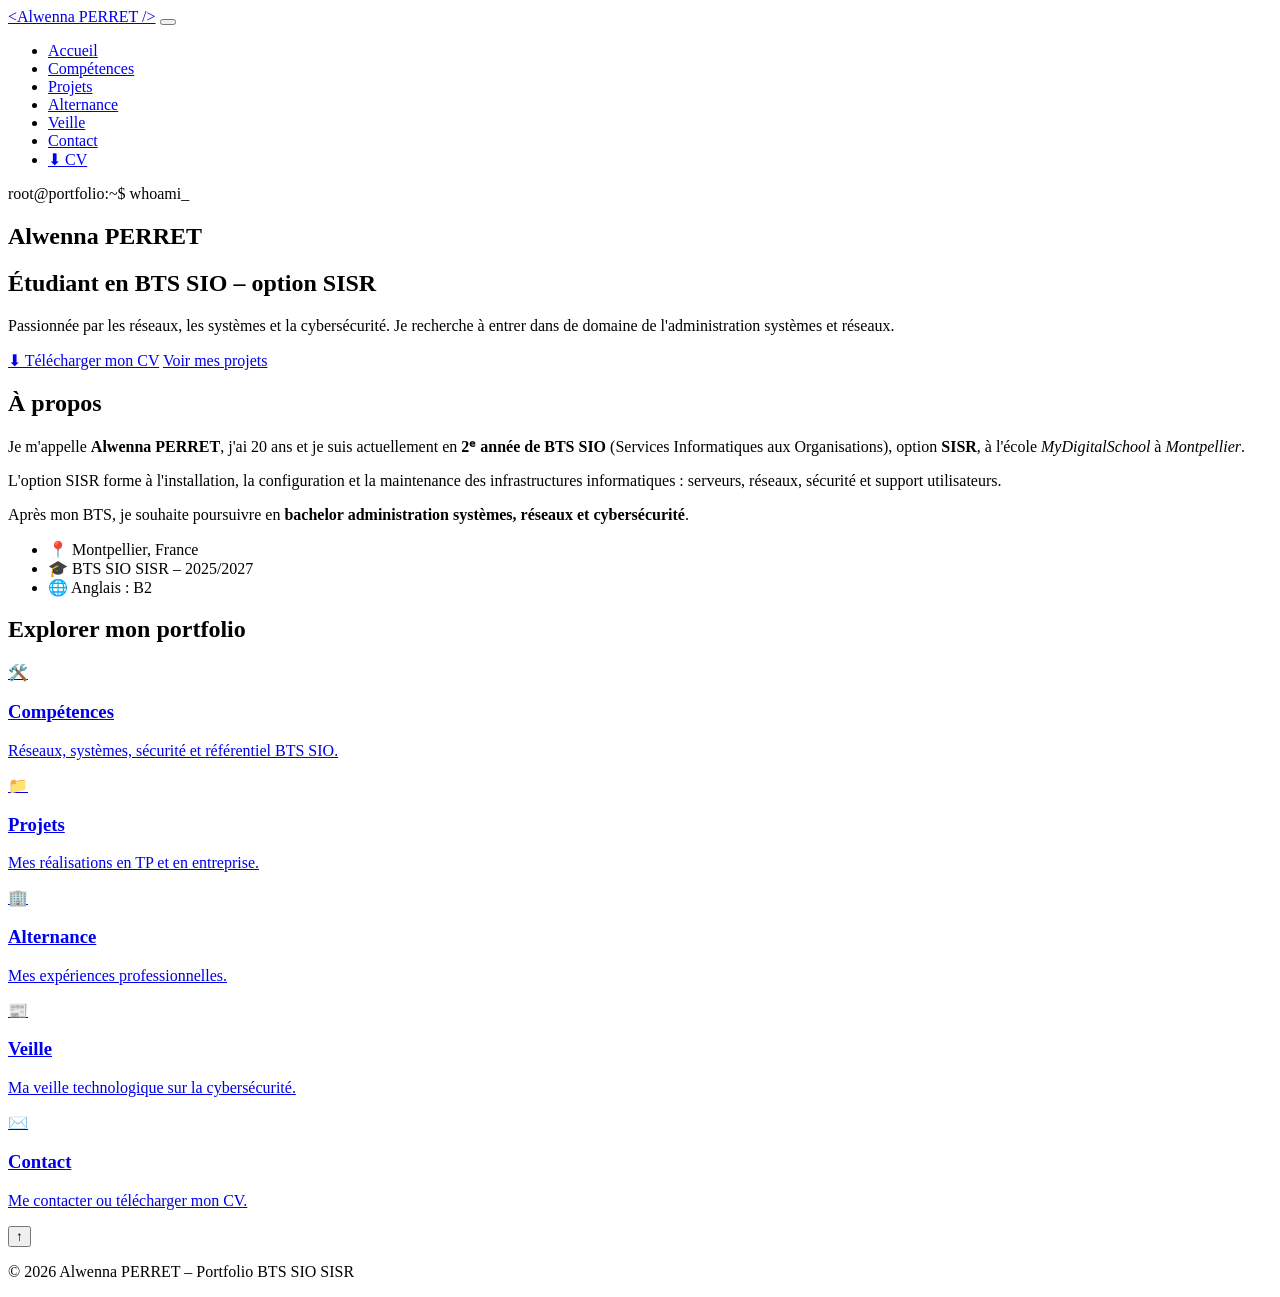
==== index.html @ 17fa110f "Add files via upload" ====
<!DOCTYPE html>
<html lang="fr">
<head>
  <meta charset="UTF-8">
  <meta name="viewport" content="width=device-width, initial-scale=1.0">
  <title>Accueil – Alwenna PERRET | BTS SIO SISR</title>
  <link rel="stylesheet" href="style.css">
</head>
<body>

  <!-- ========== MENU ========== -->
  <header class="header">
    <nav class="nav container">
      <a href="index.html" class="logo">&lt;Alwenna PERRET /&gt;</a>
      <button class="burger" id="burger" aria-label="Ouvrir le menu">
        <span></span><span></span><span></span>
      </button>
      <ul class="nav-links" id="navLinks">
        <li><a href="index.html">Accueil</a></li>
        <li><a href="competences.html">Compétences</a></li>
        <li><a href="projets.html">Projets</a></li>
        <li><a href="alternance.html">Alternance</a></li>
        <li><a href="veille.html">Veille</a></li>
        <li><a href="contact.html">Contact</a></li>
        <li><a href="CvAlwennaPerret.pdf" download="CvAlwennaPerret.pdf" class="nav-cv">⬇ CV</a></li>
      </ul>
    </nav>
  </header>

  <main>

    <section class="hero">
      <div class="container hero-content">
        <p class="terminal">root@portfolio:~$ <span id="typing"></span><span class="cursor">_</span></p>
        <h1>Alwenna <span class="accent">PERRET</span></h1>
        <h2>Étudiant en BTS SIO – option SISR</h2>
        <p class="hero-text">Passionnée par les réseaux, les systèmes et la cybersécurité.
          Je recherche à entrer dans de domaine de l'administration systèmes et réseaux.</p>
        <div class="hero-buttons">
          <a href="CvAlwennaPerret.pdf" download="CvAlwennaPerret.pdf" class="btn btn-primary">⬇ Télécharger mon CV</a>
          <a href="projets.html" class="btn btn-outline">Voir mes projets</a>
        </div>
      </div>
    </section>

    <section class="section">
      <div class="container">
        <h2 class="section-title">À propos</h2>
        <div class="about-grid">
          <div class="about-text">
            <p>Je m'appelle <strong>Alwenna PERRET</strong>, j'ai 20 ans et je suis actuellement en
              <strong>2ᵉ année de BTS SIO</strong> (Services Informatiques aux Organisations),
              option <strong>SISR</strong>, à l'école <em>MyDigitalSchool</em> à <em>Montpellier</em>.</p>
            <p>L'option SISR forme à l'installation, la configuration et la maintenance
              des infrastructures informatiques : serveurs, réseaux, sécurité et support utilisateurs.</p>
            <p>Après mon BTS, je souhaite poursuivre en <strong> bachelor
              administration systèmes, réseaux et cybersécurité</strong>.</p>
          </div>
          <ul class="about-info">
            <li><span>📍</span> Montpellier, France</li>
            <li><span>🎓</span> BTS SIO SISR – 2025/2027</li>
            <li><span>🌐</span> Anglais : B2</li>
          </ul>
        </div>
      </div>
    </section>

    <section class="section section-alt">
      <div class="container">
        <h2 class="section-title">Explorer mon portfolio</h2>
        <div class="home-grid">
          <a href="competences.html" class="home-card"><span>🛠️</span><h3>Compétences</h3><p>Réseaux, systèmes, sécurité et référentiel BTS SIO.</p></a>
          <a href="projets.html" class="home-card"><span>📁</span><h3>Projets</h3><p>Mes réalisations en TP et en entreprise.</p></a>
          <a href="stages.html" class="home-card"><span>🏢</span><h3>Alternance</h3><p>Mes expériences professionnelles.</p></a>
          <a href="veille.html" class="home-card"><span>📰</span><h3>Veille</h3><p>Ma veille technologique sur la cybersécurité.</p></a>
          <a href="contact.html" class="home-card"><span>✉️</span><h3>Contact</h3><p>Me contacter ou télécharger mon CV.</p></a>
        </div>
      </div>
    </section>

  </main>

  <button class="back-top" id="backTop" aria-label="Retour en haut">↑</button>

  <footer class="footer">
    <p>© <span id="year"></span> Alwenna PERRET – Portfolio BTS SIO SISR</p>
  </footer>

  <script src="script.js"></script>
</body>
</html>
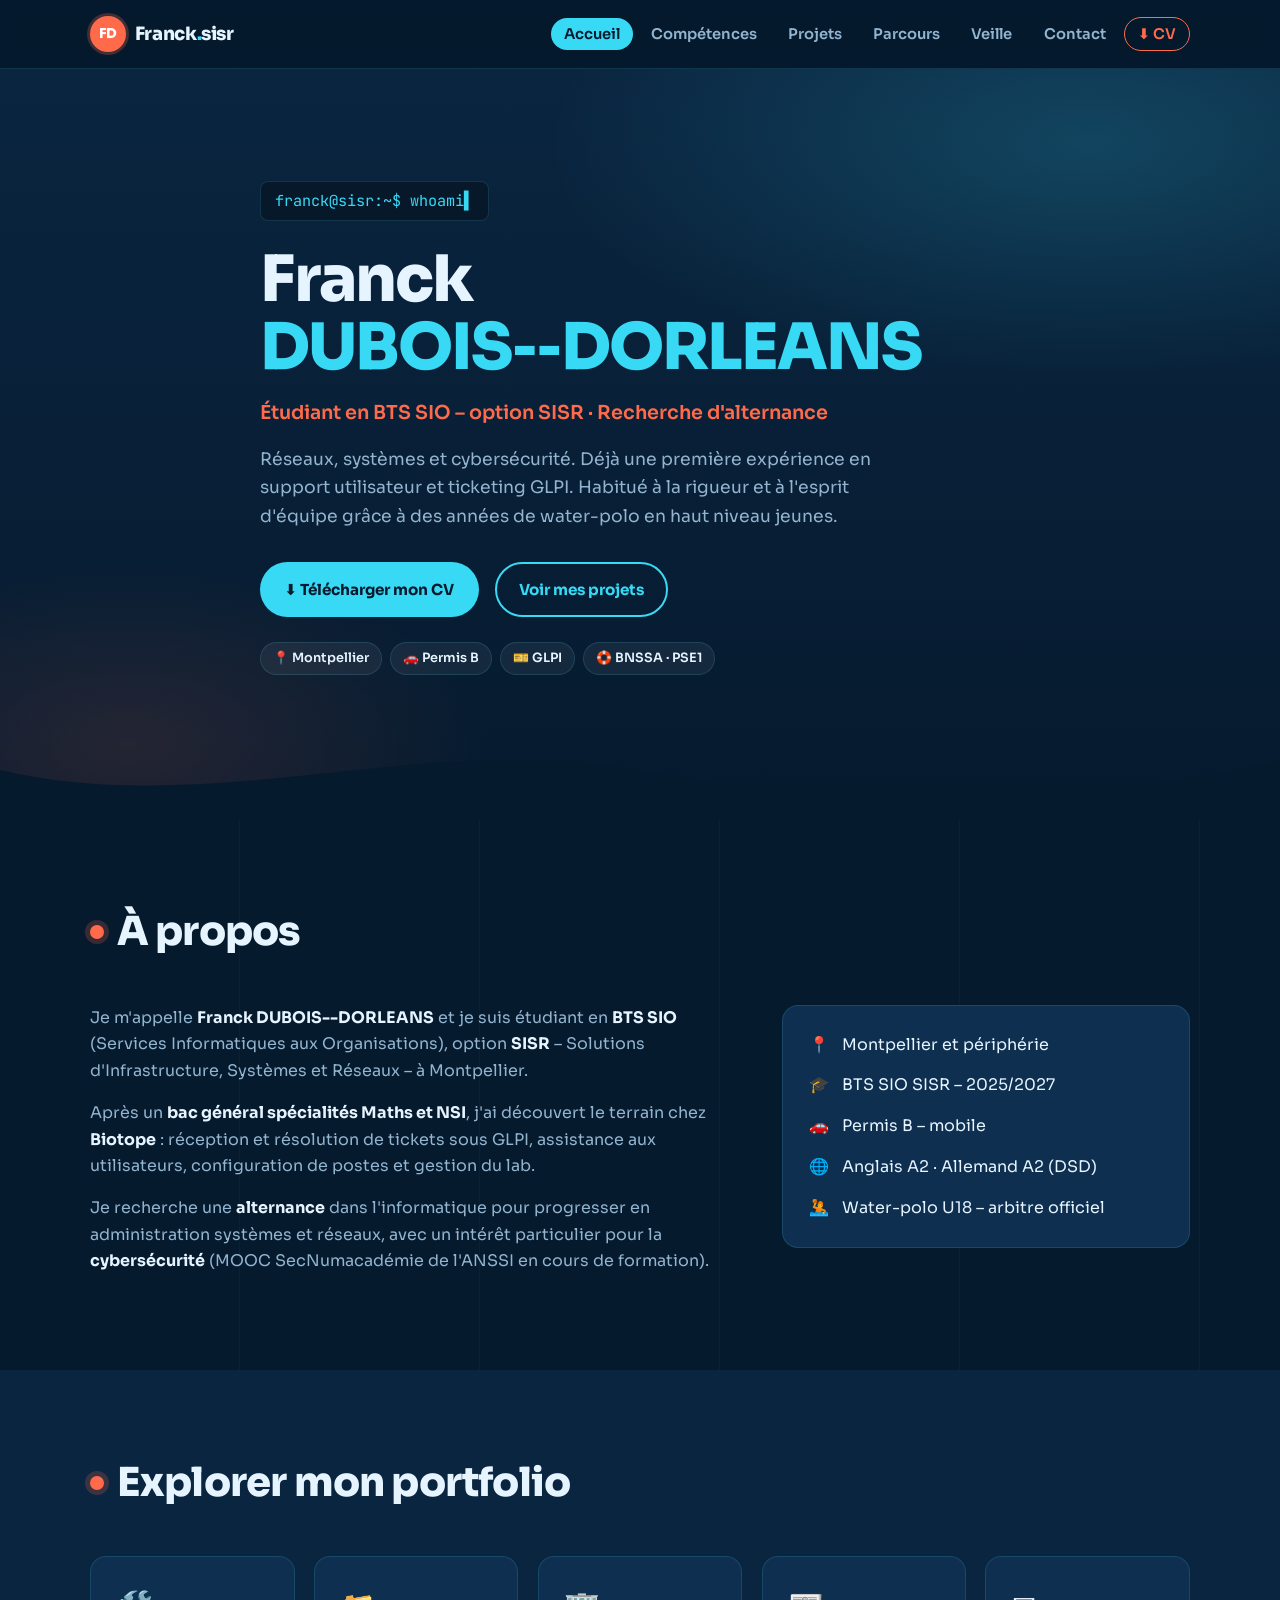
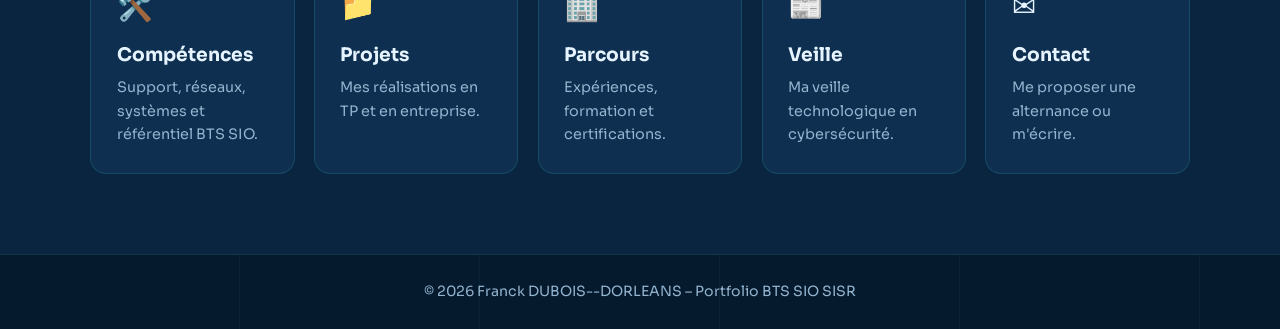
==== commit 2e647690: "Add files via upload" ====
--- a/index.html
+++ b/index.html
@@ -3,26 +3,27 @@
 <head>
   <meta charset="UTF-8">
   <meta name="viewport" content="width=device-width, initial-scale=1.0">
-  <title>Accueil – Alwenna PERRET | BTS SIO SISR</title>
+  <title>Accueil – Franck DUBOIS--DORLEANS | BTS SIO SISR</title>
+  <meta name="description" content="Portfolio de Franck DUBOIS--DORLEANS, étudiant en BTS SIO option SISR à Montpellier, à la recherche d'une alternance.">
+  <link rel="icon" href="data:image/svg+xml,%3Csvg xmlns='http://www.w3.org/2000/svg' viewBox='0 0 100 100'%3E%3Ccircle cx='50' cy='50' r='48' fill='%23ff6b4a'/%3E%3Ctext x='50' y='64' font-size='42' text-anchor='middle' fill='white' font-family='Arial' font-weight='bold'%3EFD%3C/text%3E%3C/svg%3E">
   <link rel="stylesheet" href="style.css">
 </head>
 <body>
 
-  <!-- ========== MENU ========== -->
   <header class="header">
     <nav class="nav container">
-      <a href="index.html" class="logo">&lt;Alwenna PERRET /&gt;</a>
-      <button class="burger" id="burger" aria-label="Ouvrir le menu">
+      <a href="index.html" class="logo"><span class="logo-badge">FD</span><span>Franck<span class="dot">.</span>sisr</span></a>
+      <button class="burger" id="burger" aria-label="Ouvrir le menu" aria-expanded="false">
         <span></span><span></span><span></span>
       </button>
       <ul class="nav-links" id="navLinks">
         <li><a href="index.html">Accueil</a></li>
         <li><a href="competences.html">Compétences</a></li>
         <li><a href="projets.html">Projets</a></li>
-        <li><a href="alternance.html">Alternance</a></li>
+        <li><a href="parcours.html">Parcours</a></li>
         <li><a href="veille.html">Veille</a></li>
         <li><a href="contact.html">Contact</a></li>
-        <li><a href="CvAlwennaPerret.pdf" download="CvAlwennaPerret.pdf" class="nav-cv">⬇ CV</a></li>
+        <li><a href="CV-Franck-Dubois-Dorleans.pdf" download class="nav-cv">⬇ CV</a></li>
       </ul>
     </nav>
   </header>
@@ -31,14 +32,18 @@
 
     <section class="hero">
       <div class="container hero-content">
-        <p class="terminal">root@portfolio:~$ <span id="typing"></span><span class="cursor">_</span></p>
-        <h1>Alwenna <span class="accent">PERRET</span></h1>
-        <h2>Étudiant en BTS SIO – option SISR</h2>
-        <p class="hero-text">Passionnée par les réseaux, les systèmes et la cybersécurité.
-          Je recherche à entrer dans de domaine de l'administration systèmes et réseaux.</p>
+        <p class="terminal">franck@sisr:~$ <span id="typing"></span><span class="cursor">▌</span></p>
+        <h1>Franck<br><span class="accent">DUBOIS‑‑DORLEANS</span></h1>
+        <h2>Étudiant en BTS SIO – option SISR · Recherche d'alternance</h2>
+        <p class="hero-text">Réseaux, systèmes et cybersécurité. Déjà une première expérience en
+          support utilisateur et ticketing GLPI. Habitué à la rigueur et à l'esprit d'équipe
+          grâce à des années de water-polo en haut niveau jeunes.</p>
         <div class="hero-buttons">
-          <a href="CvAlwennaPerret.pdf" download="CvAlwennaPerret.pdf" class="btn btn-primary">⬇ Télécharger mon CV</a>
+          <a href="CV-Franck-Dubois-Dorleans.pdf" download class="btn btn-primary">⬇ Télécharger mon CV</a>
           <a href="projets.html" class="btn btn-outline">Voir mes projets</a>
+        </div>
+        <div class="hero-badges">
+          <span>📍 Montpellier</span><span>🚗 Permis B</span><span>🎫 GLPI</span><span>🛟 BNSSA · PSE1</span>
         </div>
       </div>
     </section>
@@ -48,18 +53,22 @@
         <h2 class="section-title">À propos</h2>
         <div class="about-grid">
           <div class="about-text">
-            <p>Je m'appelle <strong>Alwenna PERRET</strong>, j'ai 20 ans et je suis actuellement en
-              <strong>2ᵉ année de BTS SIO</strong> (Services Informatiques aux Organisations),
-              option <strong>SISR</strong>, à l'école <em>MyDigitalSchool</em> à <em>Montpellier</em>.</p>
-            <p>L'option SISR forme à l'installation, la configuration et la maintenance
-              des infrastructures informatiques : serveurs, réseaux, sécurité et support utilisateurs.</p>
-            <p>Après mon BTS, je souhaite poursuivre en <strong> bachelor
-              administration systèmes, réseaux et cybersécurité</strong>.</p>
+            <p>Je m'appelle <strong>Franck DUBOIS--DORLEANS</strong> et je suis étudiant en
+              <strong>BTS SIO</strong> (Services Informatiques aux Organisations), option
+              <strong>SISR</strong> – Solutions d'Infrastructure, Systèmes et Réseaux – à Montpellier.</p>
+            <p>Après un <strong>bac général spécialités Maths et NSI</strong>, j'ai découvert le terrain
+              chez <strong>Biotope</strong> : réception et résolution de tickets sous GLPI, assistance aux
+              utilisateurs, configuration de postes et gestion du lab.</p>
+            <p>Je recherche une <strong>alternance</strong> dans l'informatique pour progresser en
+              administration systèmes et réseaux, avec un intérêt particulier pour la
+              <strong>cybersécurité</strong> (MOOC SecNumacadémie de l'ANSSI en cours de formation).</p>
           </div>
           <ul class="about-info">
-            <li><span>📍</span> Montpellier, France</li>
+            <li><span>📍</span> Montpellier et périphérie</li>
             <li><span>🎓</span> BTS SIO SISR – 2025/2027</li>
-            <li><span>🌐</span> Anglais : B2</li>
+            <li><span>🚗</span> Permis B – mobile</li>
+            <li><span>🌐</span> Anglais A2 · Allemand A2 (DSD)</li>
+            <li><span>🤽</span> Water-polo U18 – arbitre officiel</li>
           </ul>
         </div>
       </div>
@@ -69,11 +78,11 @@
       <div class="container">
         <h2 class="section-title">Explorer mon portfolio</h2>
         <div class="home-grid">
-          <a href="competences.html" class="home-card"><span>🛠️</span><h3>Compétences</h3><p>Réseaux, systèmes, sécurité et référentiel BTS SIO.</p></a>
+          <a href="competences.html" class="home-card"><span>🛠️</span><h3>Compétences</h3><p>Support, réseaux, systèmes et référentiel BTS SIO.</p></a>
           <a href="projets.html" class="home-card"><span>📁</span><h3>Projets</h3><p>Mes réalisations en TP et en entreprise.</p></a>
-          <a href="stages.html" class="home-card"><span>🏢</span><h3>Alternance</h3><p>Mes expériences professionnelles.</p></a>
-          <a href="veille.html" class="home-card"><span>📰</span><h3>Veille</h3><p>Ma veille technologique sur la cybersécurité.</p></a>
-          <a href="contact.html" class="home-card"><span>✉️</span><h3>Contact</h3><p>Me contacter ou télécharger mon CV.</p></a>
+          <a href="parcours.html" class="home-card"><span>🏢</span><h3>Parcours</h3><p>Expériences, formation et certifications.</p></a>
+          <a href="veille.html" class="home-card"><span>📰</span><h3>Veille</h3><p>Ma veille technologique en cybersécurité.</p></a>
+          <a href="contact.html" class="home-card"><span>✉️</span><h3>Contact</h3><p>Me proposer une alternance ou m'écrire.</p></a>
         </div>
       </div>
     </section>
@@ -83,7 +92,7 @@
   <button class="back-top" id="backTop" aria-label="Retour en haut">↑</button>
 
   <footer class="footer">
-    <p>© <span id="year"></span> Alwenna PERRET – Portfolio BTS SIO SISR</p>
+    <p>© <span id="year"></span> Franck DUBOIS--DORLEANS – Portfolio BTS SIO SISR</p>
   </footer>
 
   <script src="script.js"></script>
--- a/style.css
+++ b/style.css
@@ -0,0 +1,330 @@
+/* =========================================================
+   Portfolio Franck DUBOIS--DORLEANS – BTS SIO SISR
+   Thème « Bassin » : bleu profond, cyan piscine, rouge bonnet
+   ========================================================= */
+
+@import url("https://fonts.googleapis.com/css2?family=Sora:wght@400;600;700;800&family=JetBrains+Mono:wght@400;600&display=swap");
+
+:root {
+  --bg: #061a2e;
+  --bg-2: #0a2540;
+  --card: #0e2f4f;
+  --card-border: rgba(94, 234, 255, 0.14);
+  --text: #e6f4ff;
+  --muted: #93b4cf;
+  --cyan: #38d9f5;
+  --cyan-soft: rgba(56, 217, 245, 0.12);
+  --coral: #ff6b4a;
+  --radius: 16px;
+  --shadow: 0 12px 30px rgba(0, 0, 0, 0.35);
+  --font: "Sora", system-ui, -apple-system, "Segoe UI", sans-serif;
+  --mono: "JetBrains Mono", ui-monospace, Consolas, monospace;
+}
+
+* { margin: 0; padding: 0; box-sizing: border-box; }
+html { scroll-behavior: smooth; }
+
+body {
+  font-family: var(--font);
+  background: var(--bg);
+  color: var(--text);
+  line-height: 1.65;
+  /* lignes de couloir discrètes */
+  background-image:
+    repeating-linear-gradient(90deg, transparent 0 239px, rgba(56, 217, 245, 0.035) 239px 240px);
+}
+
+a { color: var(--cyan); text-decoration: none; }
+a:hover { text-decoration: underline; }
+img { max-width: 100%; display: block; }
+
+.container { width: min(1100px, 92%); margin: 0 auto; }
+
+/* ---------- MENU ---------- */
+.header {
+  position: sticky; top: 0; z-index: 100;
+  background: rgba(6, 26, 46, 0.82);
+  backdrop-filter: blur(10px);
+  border-bottom: 1px solid var(--card-border);
+}
+.nav { display: flex; align-items: center; justify-content: space-between; height: 68px; }
+
+.logo {
+  font-weight: 800; font-size: 1.15rem; color: var(--text); letter-spacing: -0.02em;
+  display: flex; align-items: center; gap: 0.55rem;
+}
+.logo:hover { text-decoration: none; }
+.logo-badge {
+  display: grid; place-items: center;
+  width: 36px; height: 36px; border-radius: 50%;
+  background: var(--coral); color: #fff; font-size: 0.85rem; font-weight: 800;
+  box-shadow: 0 0 0 3px rgba(255, 107, 74, 0.25);
+}
+.logo span.dot { color: var(--cyan); }
+
+.nav-links { list-style: none; display: flex; gap: 0.35rem; align-items: center; }
+.nav-links a {
+  color: var(--muted); font-size: 0.92rem; font-weight: 600;
+  padding: 0.45rem 0.8rem; border-radius: 999px; transition: 0.2s;
+}
+.nav-links a:hover { color: var(--text); background: var(--cyan-soft); text-decoration: none; }
+.nav-links a.active { color: var(--bg); background: var(--cyan); }
+.nav-links .nav-cv { border: 1px solid var(--coral); color: var(--coral); }
+.nav-links .nav-cv:hover { background: var(--coral); color: #fff; }
+
+.burger { display: none; background: none; border: 0; cursor: pointer; padding: 6px; }
+.burger span { display: block; width: 26px; height: 2px; margin: 6px 0; background: var(--text); transition: 0.3s; }
+.burger.open span:nth-child(1) { transform: translateY(8px) rotate(45deg); }
+.burger.open span:nth-child(2) { opacity: 0; }
+.burger.open span:nth-child(3) { transform: translateY(-8px) rotate(-45deg); }
+
+/* ---------- BOUTONS ---------- */
+.btn {
+  display: inline-flex; align-items: center; gap: 0.5rem;
+  padding: 0.8rem 1.4rem; border-radius: 999px;
+  font-family: inherit; font-weight: 700; font-size: 0.95rem;
+  cursor: pointer; border: 2px solid transparent; transition: 0.2s;
+}
+.btn:hover { text-decoration: none; transform: translateY(-2px); }
+.btn-primary { background: var(--cyan); color: var(--bg); }
+.btn-primary:hover { box-shadow: 0 8px 24px rgba(56, 217, 245, 0.35); }
+.btn-outline { border-color: var(--cyan); color: var(--cyan); background: transparent; }
+.btn-outline:hover { background: var(--cyan-soft); }
+
+/* ---------- HERO ---------- */
+.hero {
+  position: relative; overflow: hidden;
+  padding: 7rem 0 9rem;
+  background:
+    radial-gradient(900px 400px at 85% 10%, rgba(56, 217, 245, 0.18), transparent 60%),
+    radial-gradient(600px 300px at 10% 90%, rgba(255, 107, 74, 0.12), transparent 60%),
+    linear-gradient(180deg, var(--bg-2), var(--bg));
+}
+.hero::after { /* vague */
+  content: ""; position: absolute; left: 0; right: 0; bottom: -1px; height: 90px;
+  background: url("data:image/svg+xml,%3Csvg xmlns='http://www.w3.org/2000/svg' viewBox='0 0 1440 90' preserveAspectRatio='none'%3E%3Cpath fill='%23061a2e' d='M0 40 C 240 90 480 0 720 40 S 1200 80 1440 30 V90 H0Z'/%3E%3C/svg%3E") center / 100% 100% no-repeat;
+}
+.hero-content { position: relative; z-index: 1; max-width: 760px; }
+.terminal {
+  font-family: var(--mono); font-size: 0.95rem; color: var(--cyan);
+  background: rgba(0, 0, 0, 0.3); border: 1px solid var(--card-border);
+  display: inline-block; padding: 0.4rem 0.9rem; border-radius: 8px; margin-bottom: 1.6rem;
+}
+.cursor { animation: blink 1s steps(1) infinite; }
+@keyframes blink { 50% { opacity: 0; } }
+
+.hero h1 { font-size: clamp(1.9rem, 6.5vw, 4rem); line-height: 1.05; letter-spacing: -0.03em; font-weight: 800; }
+.accent { color: var(--cyan); }
+.hero h2 { font-size: 1.2rem; font-weight: 600; color: var(--coral); margin: 1rem 0; }
+.hero-text { color: var(--muted); font-size: 1.08rem; max-width: 620px; }
+.hero-buttons { display: flex; flex-wrap: wrap; gap: 1rem; margin-top: 2rem; }
+.hero-badges { display: flex; flex-wrap: wrap; gap: 0.5rem; margin-top: 1.6rem; }
+.hero-badges span {
+  font-size: 0.8rem; font-weight: 600; color: var(--text);
+  background: rgba(255, 255, 255, 0.06); border: 1px solid var(--card-border);
+  padding: 0.3rem 0.75rem; border-radius: 999px;
+}
+
+/* ---------- SECTIONS ---------- */
+.section { padding: 5rem 0; }
+.section-alt { background: var(--bg-2); }
+.page { min-height: calc(100vh - 68px - 70px); }
+
+.section-title {
+  font-size: clamp(1.8rem, 4vw, 2.5rem); font-weight: 800; letter-spacing: -0.02em;
+  margin-bottom: 2.5rem; display: flex; align-items: center; gap: 0.8rem;
+}
+.section-title::before {
+  content: ""; width: 14px; height: 14px; border-radius: 50%;
+  background: var(--coral); box-shadow: 0 0 0 5px rgba(255, 107, 74, 0.2);
+}
+.sub-title { font-size: 1.35rem; margin: 3rem 0 1.3rem; color: var(--cyan); }
+.lead { color: var(--muted); max-width: 720px; margin: -1.5rem 0 2.5rem; }
+
+.card, .skill-card, .ref-card, .home-card, .project-card,
+.article-card, .timeline-item, .veille-box, .about-info, .contact-info, .contact-form {
+  background: var(--card); border: 1px solid var(--card-border);
+  border-radius: var(--radius);
+}
+
+/* ---------- ACCUEIL ---------- */
+.about-grid { display: grid; grid-template-columns: 1.6fr 1fr; gap: 2.5rem; align-items: start; }
+.about-text p { margin-bottom: 1rem; color: var(--muted); }
+.about-text strong { color: var(--text); }
+.about-info { list-style: none; padding: 1.6rem; display: grid; gap: 0.9rem; }
+.about-info li { display: flex; gap: 0.8rem; align-items: center; }
+
+.home-grid { display: grid; grid-template-columns: repeat(auto-fit, minmax(190px, 1fr)); gap: 1.2rem; }
+.home-card { padding: 1.6rem; color: var(--text); transition: 0.25s; }
+.home-card:hover { text-decoration: none; transform: translateY(-6px); border-color: var(--cyan); box-shadow: var(--shadow); }
+.home-card span { font-size: 1.8rem; }
+.home-card h3 { margin: 0.6rem 0 0.3rem; }
+.home-card p { color: var(--muted); font-size: 0.9rem; }
+
+/* ---------- COMPÉTENCES ---------- */
+.skills-grid { display: grid; grid-template-columns: repeat(auto-fit, minmax(240px, 1fr)); gap: 1.2rem; }
+.skill-card { padding: 1.6rem; }
+.skill-card h3 { margin-bottom: 1rem; }
+.chips { display: flex; flex-wrap: wrap; gap: 0.5rem; }
+.chip {
+  font-size: 0.85rem; padding: 0.35rem 0.8rem; border-radius: 999px;
+  background: var(--cyan-soft); color: var(--text); border: 1px solid var(--card-border);
+}
+.chip.pro { border-color: var(--coral); background: rgba(255, 107, 74, 0.12); }
+.legend { font-size: 0.85rem; color: var(--muted); margin-top: 1rem; }
+.legend .chip { font-size: 0.75rem; }
+
+.ref-grid { display: grid; grid-template-columns: repeat(auto-fit, minmax(300px, 1fr)); gap: 1rem; }
+.ref-card { padding: 1.1rem 1.3rem; display: flex; gap: 1rem; align-items: center; }
+.ref-num {
+  font-family: var(--mono); font-weight: 600; color: var(--bg); background: var(--cyan);
+  padding: 0.2rem 0.55rem; border-radius: 6px; font-size: 0.85rem; flex-shrink: 0;
+}
+
+.soft-grid { display: flex; flex-wrap: wrap; gap: 0.6rem; }
+.soft {
+  padding: 0.5rem 1.1rem; border-radius: 999px; font-weight: 600; font-size: 0.9rem;
+  border: 1px solid var(--coral); color: var(--coral);
+}
+
+.lang-grid { display: grid; grid-template-columns: repeat(auto-fit, minmax(220px, 1fr)); gap: 1rem; }
+.lang-grid .card { padding: 1.2rem 1.4rem; }
+.lang-grid .card strong { display: block; }
+.lang-grid .card span { color: var(--muted); font-size: 0.9rem; }
+
+/* ---------- PROJETS ---------- */
+.filters { display: flex; flex-wrap: wrap; gap: 0.6rem; margin-bottom: 2rem; }
+.filter {
+  font-family: inherit; font-weight: 600; font-size: 0.9rem; cursor: pointer;
+  padding: 0.5rem 1.1rem; border-radius: 999px;
+  background: transparent; color: var(--muted); border: 1px solid var(--card-border);
+}
+.filter:hover { color: var(--text); }
+.filter.active { background: var(--cyan); color: var(--bg); border-color: var(--cyan); }
+
+.projects-grid { display: grid; grid-template-columns: repeat(auto-fill, minmax(300px, 1fr)); gap: 1.4rem; }
+.project-card { padding: 1.6rem; display: flex; flex-direction: column; gap: 0.8rem; transition: 0.25s; }
+.project-card:hover { border-color: var(--cyan); box-shadow: var(--shadow); }
+.project-card p { color: var(--muted); font-size: 0.93rem; flex-grow: 1; }
+.project-card .btn { align-self: flex-start; padding: 0.55rem 1.1rem; font-size: 0.85rem; }
+.project-icon { font-size: 2rem; }
+.project-card.hidden { display: none; }
+
+.tags { display: flex; flex-wrap: wrap; gap: 0.4rem; }
+.tag {
+  font-family: var(--mono); font-size: 0.75rem; color: var(--cyan);
+  background: var(--cyan-soft); padding: 0.2rem 0.55rem; border-radius: 6px;
+}
+
+.modal {
+  position: fixed; inset: 0; z-index: 200; display: none;
+  background: rgba(2, 10, 20, 0.75); backdrop-filter: blur(4px);
+  align-items: center; justify-content: center; padding: 1rem;
+}
+.modal.open { display: flex; }
+.modal-content {
+  background: var(--bg-2); border: 1px solid var(--card-border); border-radius: var(--radius);
+  width: min(640px, 100%); max-height: 88vh; overflow-y: auto; padding: 2rem; position: relative;
+  animation: pop 0.25s ease;
+}
+@keyframes pop { from { transform: scale(0.95); opacity: 0; } }
+.modal-close {
+  position: absolute; top: 0.8rem; right: 1rem; background: none; border: 0;
+  color: var(--muted); font-size: 2rem; cursor: pointer; line-height: 1;
+}
+.modal-close:hover { color: var(--coral); }
+#modalBody h3 { font-size: 1.4rem; margin-bottom: 1rem; padding-right: 2rem; }
+#modalBody h4 { color: var(--cyan); margin: 1.2rem 0 0.4rem; font-size: 0.95rem; text-transform: uppercase; letter-spacing: 0.05em; }
+#modalBody p, #modalBody li { color: var(--muted); }
+#modalBody ul { padding-left: 1.2rem; }
+#modalBody .btn { margin-top: 1.5rem; }
+
+/* ---------- PARCOURS / TIMELINE ---------- */
+.timeline { position: relative; padding-left: 2rem; display: grid; gap: 1.5rem; }
+.timeline::before {
+  content: ""; position: absolute; left: 6px; top: 0; bottom: 0; width: 2px;
+  background: linear-gradient(var(--cyan), var(--coral));
+}
+.timeline-item { padding: 1.5rem 1.6rem; position: relative; }
+.timeline-item::before {
+  content: ""; position: absolute; left: calc(-2rem + 1px); top: 1.8rem;
+  width: 12px; height: 12px; border-radius: 50%; background: var(--bg); border: 3px solid var(--cyan);
+}
+.timeline-date {
+  font-family: var(--mono); font-size: 0.8rem; color: var(--coral); font-weight: 600;
+}
+.timeline-item h3 { margin: 0.3rem 0; }
+.timeline-item .where { color: var(--muted); font-size: 0.92rem; margin-bottom: 0.6rem; }
+.timeline-item ul { padding-left: 1.2rem; color: var(--muted); }
+.timeline-item li { margin-bottom: 0.3rem; }
+.timeline-item li strong { color: var(--text); }
+
+.search-box {
+  margin-top: 2.5rem; padding: 1.6rem; border-radius: var(--radius);
+  border: 1px dashed var(--coral); background: rgba(255, 107, 74, 0.06);
+}
+.search-box h3 { color: var(--coral); margin-bottom: 0.4rem; }
+.search-box p { color: var(--muted); margin-bottom: 1rem; }
+
+/* ---------- VEILLE ---------- */
+.veille-box { padding: 2rem; border-left: 4px solid var(--cyan); }
+.veille-box h2 { margin-bottom: 1rem; }
+.veille-box p { color: var(--muted); margin-bottom: 0.7rem; }
+.veille-box strong { color: var(--text); }
+.articles { display: grid; grid-template-columns: repeat(auto-fill, minmax(290px, 1fr)); gap: 1.2rem; }
+.article-card { padding: 1.5rem; display: flex; flex-direction: column; gap: 0.5rem; transition: 0.25s; }
+.article-card:hover { border-color: var(--cyan); }
+.article-card p { color: var(--muted); font-size: 0.92rem; flex-grow: 1; }
+.article-card a { font-weight: 700; }
+
+/* ---------- CONTACT ---------- */
+.contact-grid { display: grid; grid-template-columns: 1fr 1.4fr; gap: 1.5rem; }
+.contact-info { padding: 2rem; display: grid; gap: 1rem; align-content: start; }
+.contact-info .btn { justify-self: start; margin-top: 0.5rem; }
+.contact-form { padding: 2rem; display: grid; gap: 1rem; }
+.contact-form input, .contact-form textarea {
+  font-family: inherit; font-size: 1rem; color: var(--text);
+  background: var(--bg); border: 1px solid var(--card-border); border-radius: 10px;
+  padding: 0.85rem 1rem; resize: vertical;
+}
+.contact-form input:focus, .contact-form textarea:focus { outline: none; border-color: var(--cyan); box-shadow: 0 0 0 3px var(--cyan-soft); }
+.contact-form .btn { justify-self: start; }
+.form-msg { font-size: 0.92rem; min-height: 1.4em; }
+.form-msg.error { color: var(--coral); }
+.form-msg.success { color: var(--cyan); }
+
+/* ---------- PIED DE PAGE / RETOUR HAUT ---------- */
+.footer {
+  text-align: center; padding: 1.6rem 0; color: var(--muted); font-size: 0.88rem;
+  border-top: 1px solid var(--card-border);
+}
+.back-top {
+  position: fixed; right: 1.4rem; bottom: 1.4rem; z-index: 90;
+  width: 46px; height: 46px; border-radius: 50%; border: 0; cursor: pointer;
+  background: var(--coral); color: #fff; font-size: 1.2rem; font-weight: 700;
+  opacity: 0; pointer-events: none; transform: translateY(10px); transition: 0.3s;
+}
+.back-top.show { opacity: 1; pointer-events: auto; transform: none; }
+
+/* ---------- ANIMATIONS ---------- */
+.reveal { opacity: 0; transform: translateY(24px); transition: opacity 0.6s ease, transform 0.6s ease; }
+.reveal.visible { opacity: 1; transform: none; }
+@media (prefers-reduced-motion: reduce) {
+  .reveal { opacity: 1; transform: none; transition: none; }
+  html { scroll-behavior: auto; }
+}
+
+/* ---------- RESPONSIVE ---------- */
+@media (max-width: 860px) {
+  .burger { display: block; }
+  .nav-links {
+    position: absolute; top: 68px; left: 0; right: 0;
+    flex-direction: column; align-items: stretch; gap: 0.2rem;
+    background: var(--bg-2); border-bottom: 1px solid var(--card-border);
+    padding: 1rem 4%; display: none;
+  }
+  .nav-links.open { display: flex; }
+  .nav-links a { display: block; padding: 0.75rem 1rem; }
+  .about-grid, .contact-grid { grid-template-columns: 1fr; }
+  .hero { padding: 5rem 0 7rem; }
+}
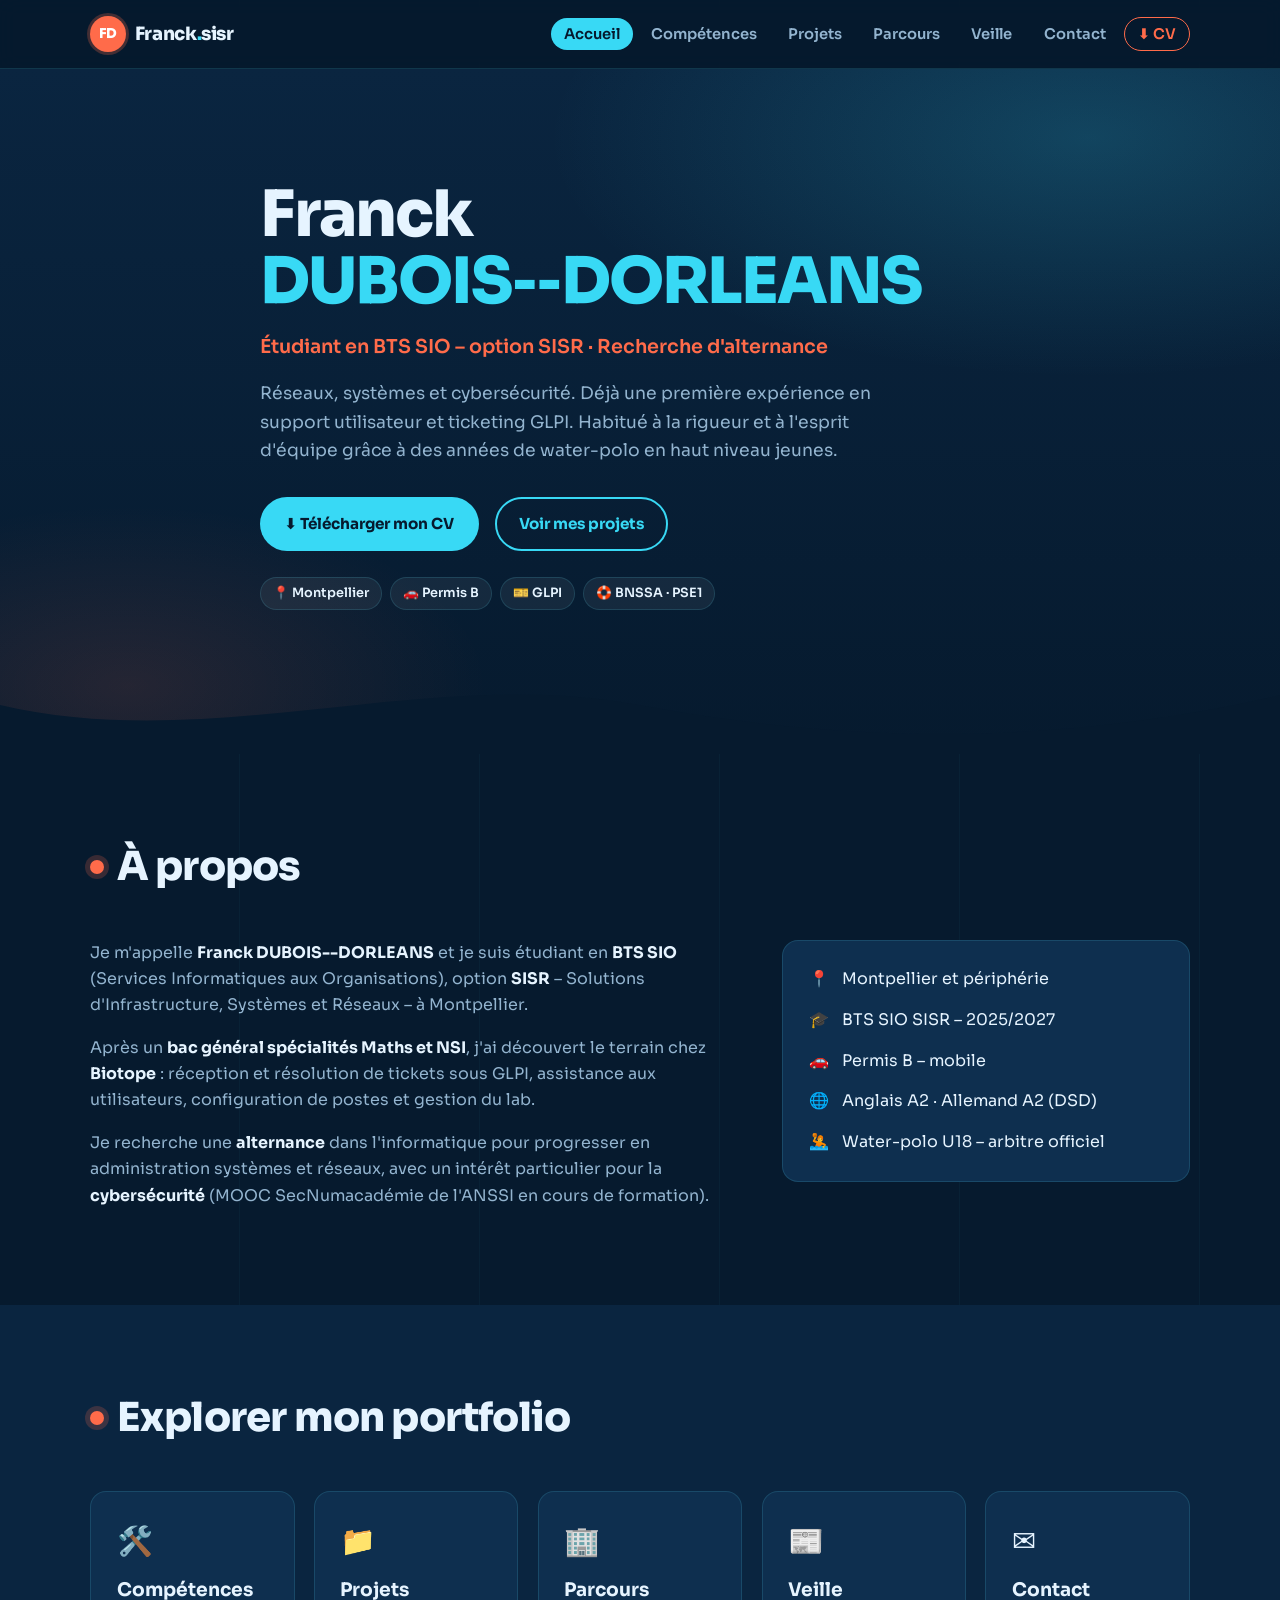
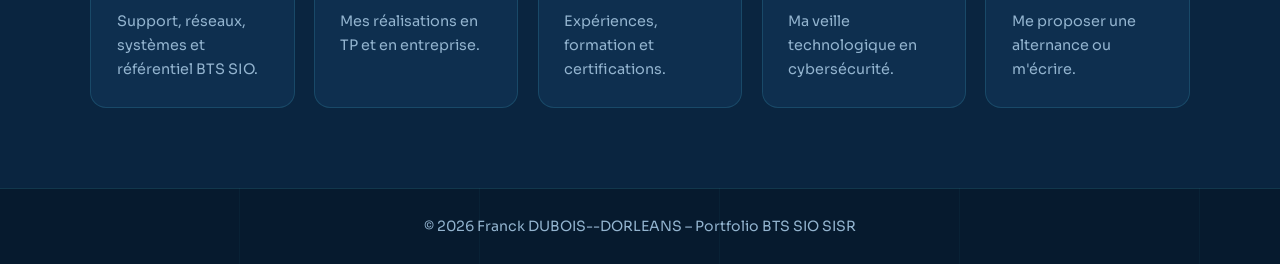
==== commit 840a8a00: "Add files via upload" ====
--- a/index.html
+++ b/index.html
@@ -32,7 +32,6 @@
 
     <section class="hero">
       <div class="container hero-content">
-        <p class="terminal">franck@sisr:~$ <span id="typing"></span><span class="cursor">▌</span></p>
         <h1>Franck<br><span class="accent">DUBOIS‑‑DORLEANS</span></h1>
         <h2>Étudiant en BTS SIO – option SISR · Recherche d'alternance</h2>
         <p class="hero-text">Réseaux, systèmes et cybersécurité. Déjà une première expérience en
--- a/style.css
+++ b/style.css
@@ -105,13 +105,6 @@
   background: url("data:image/svg+xml,%3Csvg xmlns='http://www.w3.org/2000/svg' viewBox='0 0 1440 90' preserveAspectRatio='none'%3E%3Cpath fill='%23061a2e' d='M0 40 C 240 90 480 0 720 40 S 1200 80 1440 30 V90 H0Z'/%3E%3C/svg%3E") center / 100% 100% no-repeat;
 }
 .hero-content { position: relative; z-index: 1; max-width: 760px; }
-.terminal {
-  font-family: var(--mono); font-size: 0.95rem; color: var(--cyan);
-  background: rgba(0, 0, 0, 0.3); border: 1px solid var(--card-border);
-  display: inline-block; padding: 0.4rem 0.9rem; border-radius: 8px; margin-bottom: 1.6rem;
-}
-.cursor { animation: blink 1s steps(1) infinite; }
-@keyframes blink { 50% { opacity: 0; } }
 
 .hero h1 { font-size: clamp(1.9rem, 6.5vw, 4rem); line-height: 1.05; letter-spacing: -0.03em; font-weight: 800; }
 .accent { color: var(--cyan); }
@@ -238,6 +231,9 @@
 #modalBody p, #modalBody li { color: var(--muted); }
 #modalBody ul { padding-left: 1.2rem; }
 #modalBody .btn { margin-top: 1.5rem; }
+#modalBody ul.comp-list { list-style: none; padding-left: 0; display: grid; gap: 0.5rem; }
+#modalBody .comp-list li { display: flex; gap: 0.7rem; align-items: center; }
+#modalBody .comp-list .ref-num { font-size: 0.75rem; }
 
 /* ---------- PARCOURS / TIMELINE ---------- */
 .timeline { position: relative; padding-left: 2rem; display: grid; gap: 1.5rem; }
